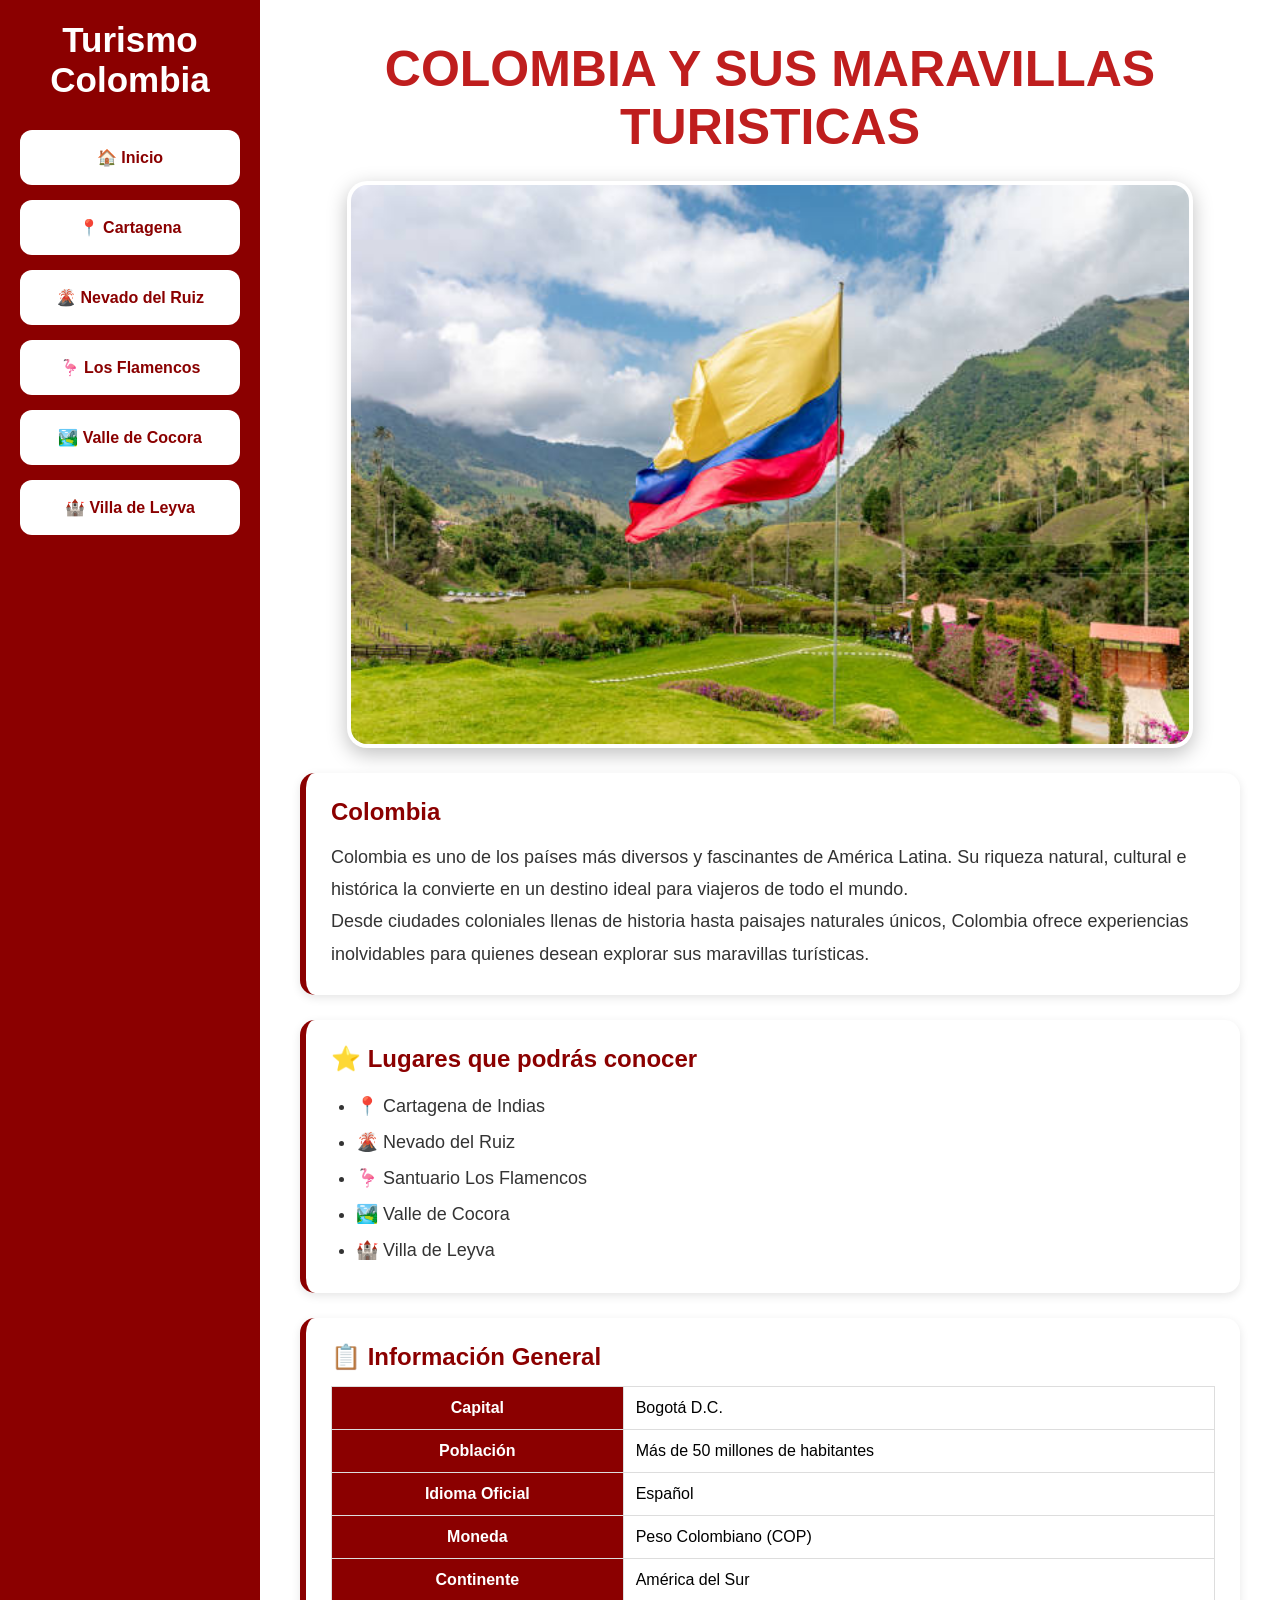
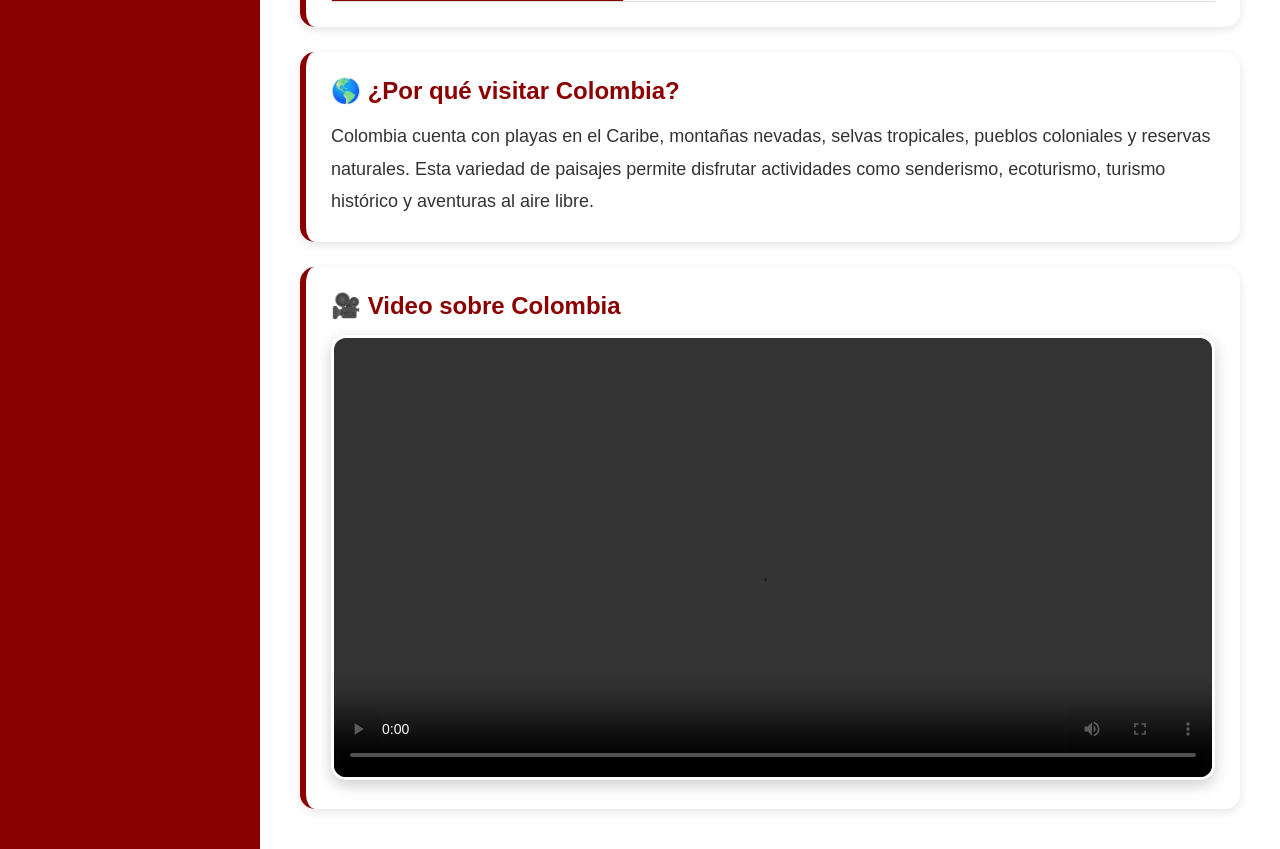
==== index.html @ 3e936b09 "Add files via upload" ====
<!DOCTYPE html>
<html lang="es">
<head>
<meta charset="UTF-8">
<meta name="viewport" content="width=device-width, initial-scale=1.0">
<title>Turismo en Colombia</title>
<link rel="stylesheet" href="estilo.css">
</head>

<body>

<div class="contenedor">

    <div class="menu">
        <h2>Turismo Colombia</h2>

        <a href="index.html">🏠 Inicio</a>
        <a href="cartagena.html">📍 Cartagena</a>
        <a href="nevado_ruiz.html">🌋 Nevado del Ruiz</a>
        <a href="flamencos.html">🦩 Los Flamencos</a>
        <a href="valle_cocora.html">🏞️ Valle de Cocora</a>
        <a href="villa_leyva.html">🏰 Villa de Leyva</a>
    </div>

    <div class="contenido">

        <h1>COLOMBIA Y SUS MARAVILLAS TURISTICAS</h1>

        <img src="imagenes/colombia.jpg" alt="Colombia">

        <div class="tarjeta">

            <h2>Colombia</h2>

            <p>
                Colombia es uno de los países más diversos y fascinantes de América Latina.
                Su riqueza natural, cultural e histórica la convierte en un destino ideal
                para viajeros de todo el mundo.
            </p>

            <p>
                Desde ciudades coloniales llenas de historia hasta paisajes naturales únicos,
                Colombia ofrece experiencias inolvidables para quienes desean explorar sus
                maravillas turísticas.
            </p>

        </div>

        <div class="tarjeta">

            <h2>⭐ Lugares que podrás conocer</h2>

            <ul>
                <li>📍 Cartagena de Indias</li>
                <li>🌋 Nevado del Ruiz</li>
                <li>🦩 Santuario Los Flamencos</li>
                <li>🏞️ Valle de Cocora</li>
                <li>🏰 Villa de Leyva</li>
            </ul>

        </div>

        <div class="tarjeta">

            <h2>📋 Información General</h2>

            <table class="tabla">

                <tr>
                    <th>Capital</th>
                    <td>Bogotá D.C.</td>
                </tr>

                <tr>
                    <th>Población</th>
                    <td>Más de 50 millones de habitantes</td>
                </tr>

                <tr>
                    <th>Idioma Oficial</th>
                    <td>Español</td>
                </tr>

                <tr>
                    <th>Moneda</th>
                    <td>Peso Colombiano (COP)</td>
                </tr>

                <tr>
                    <th>Continente</th>
                    <td>América del Sur</td>
                </tr>

            </table>

        </div>

        <div class="tarjeta">

            <h2>🌎 ¿Por qué visitar Colombia?</h2>

            <p>
                Colombia cuenta con playas en el Caribe, montañas nevadas,
                selvas tropicales, pueblos coloniales y reservas naturales.
                Esta variedad de paisajes permite disfrutar actividades como
                senderismo, ecoturismo, turismo histórico y aventuras al aire libre.
            </p>

        </div>

        <div class="tarjeta">

            <h2>🎥 Video sobre Colombia</h2>

            <video controls>
                <source src="video/colombia.mp4" type="video/mp4">
                Tu navegador no soporta videos.
            </video>

        </div>

    </div>

</div>

</body>
</html>
---- estilo.css ----
*{
    margin:0;
    padding:0;
    box-sizing:border-box;
}

body{
    font-family:'Segoe UI',sans-serif;
    background:#d9d9d9;
}

/* CONTENEDOR GENERAL */
.contenedor{
    display:flex;
    min-height:100vh;
}

/* MENÚ */
.menu{
    width:260px;
    background:#8b0000;
    padding:20px;
    box-shadow:3px 0 15px rgb(0, 0, 0);
}

.menu h2{
    color:white;
    text-align:center;
    margin-bottom:30px;
    font-size:35px;
}

.menu a{
    display:block;
    background:white;
    color:hsl(0, 100%, 27%);
    text-decoration:none;
    padding:18px;
    margin-bottom:15px;
    border-radius:12px;
    text-align:center;
    font-weight:bold;
    transition:.3s;
}

.menu a:hover{
    transform:scale(1.05);
    background:#ffffff;
    color:hsl(0, 100%, 27%);
}

/* CONTENIDO */
.contenido{
    flex:1;
    padding:40px;
    background:#ffffff;
}

.contenido h1{
    color:#b90808e8;
    text-align:center;
    font-size:50px;
    margin-bottom:25px;
}

.contenido img{
    width:90%;
    max-width:900px;
    display:block;
    margin:20px auto;
    border-radius:20px;
    border:4px solid #8b000000;
    box-shadow:0 6px 20px rgba(0,0,0,.25);
    transition:.3s;
}

.contenido img:hover{
    transform:scale(1.03);
}

/* TARJETAS */
.tarjeta{
    background:white;
    padding:25px;
    margin-top:25px;
    border-radius:15px;
    border-left:6px solid #8b0000;
    box-shadow:0 3px 10px rgba(0,0,0,.1);
}

.tarjeta h2{
    color:#8b0000;
    margin-bottom:15px;
}

.tarjeta p{
    font-size:18px;
    line-height:1.8;
    color:#333;
}

.tarjeta ul{
    margin-left:25px;
    line-height:2;
    font-size:18px;
    color:#333;
}

/* TABLA */
.tabla{
    width:100%;
    border-collapse:collapse;
}

.tabla th{
    background:#8b0000;
    color:white;
    padding:12px;
}

.tabla td{
    background:#ffffff;
    padding:12px;
}

.tabla th,
.tabla td{
    border:1px solid #ddd;
}

/* VIDEO */
video{
    width:100%;
    border-radius:15px;
    border:3px solid #8b000000;
    box-shadow:0 5px 15px rgba(0,0,0,.2);
}

/* SECCIÓN DESTACADA */
.destacado{
    background:#8b0000;
    color:white;
    padding:30px;
    border-radius:15px;
    margin-top:25px;
    text-align:center;
    box-shadow:0 3px 10px rgba(0,0,0,.2);
}

.destacado h2{
    color:white;
    margin-bottom:15px;
}

/* CUADROS DE INFORMACIÓN */
.info-grid{
    display:grid;
    grid-template-columns:repeat(auto-fit,minmax(220px,1fr));
    gap:20px;
    margin-top:25px;
}

.caja{
    background:#f8f8f8;
    padding:20px;
    border-radius:15px;
    text-align:center;
    box-shadow:0 3px 10px rgba(0,0,0,.15);
    border-top:5px solid #8b0000;
    transition:.3s;
}

.caja:hover{
    transform:translateY(-5px);
}

.caja h3{
    margin-bottom:10px;
    color:#8b0000;
}

.caja p{
    color:#333;
}
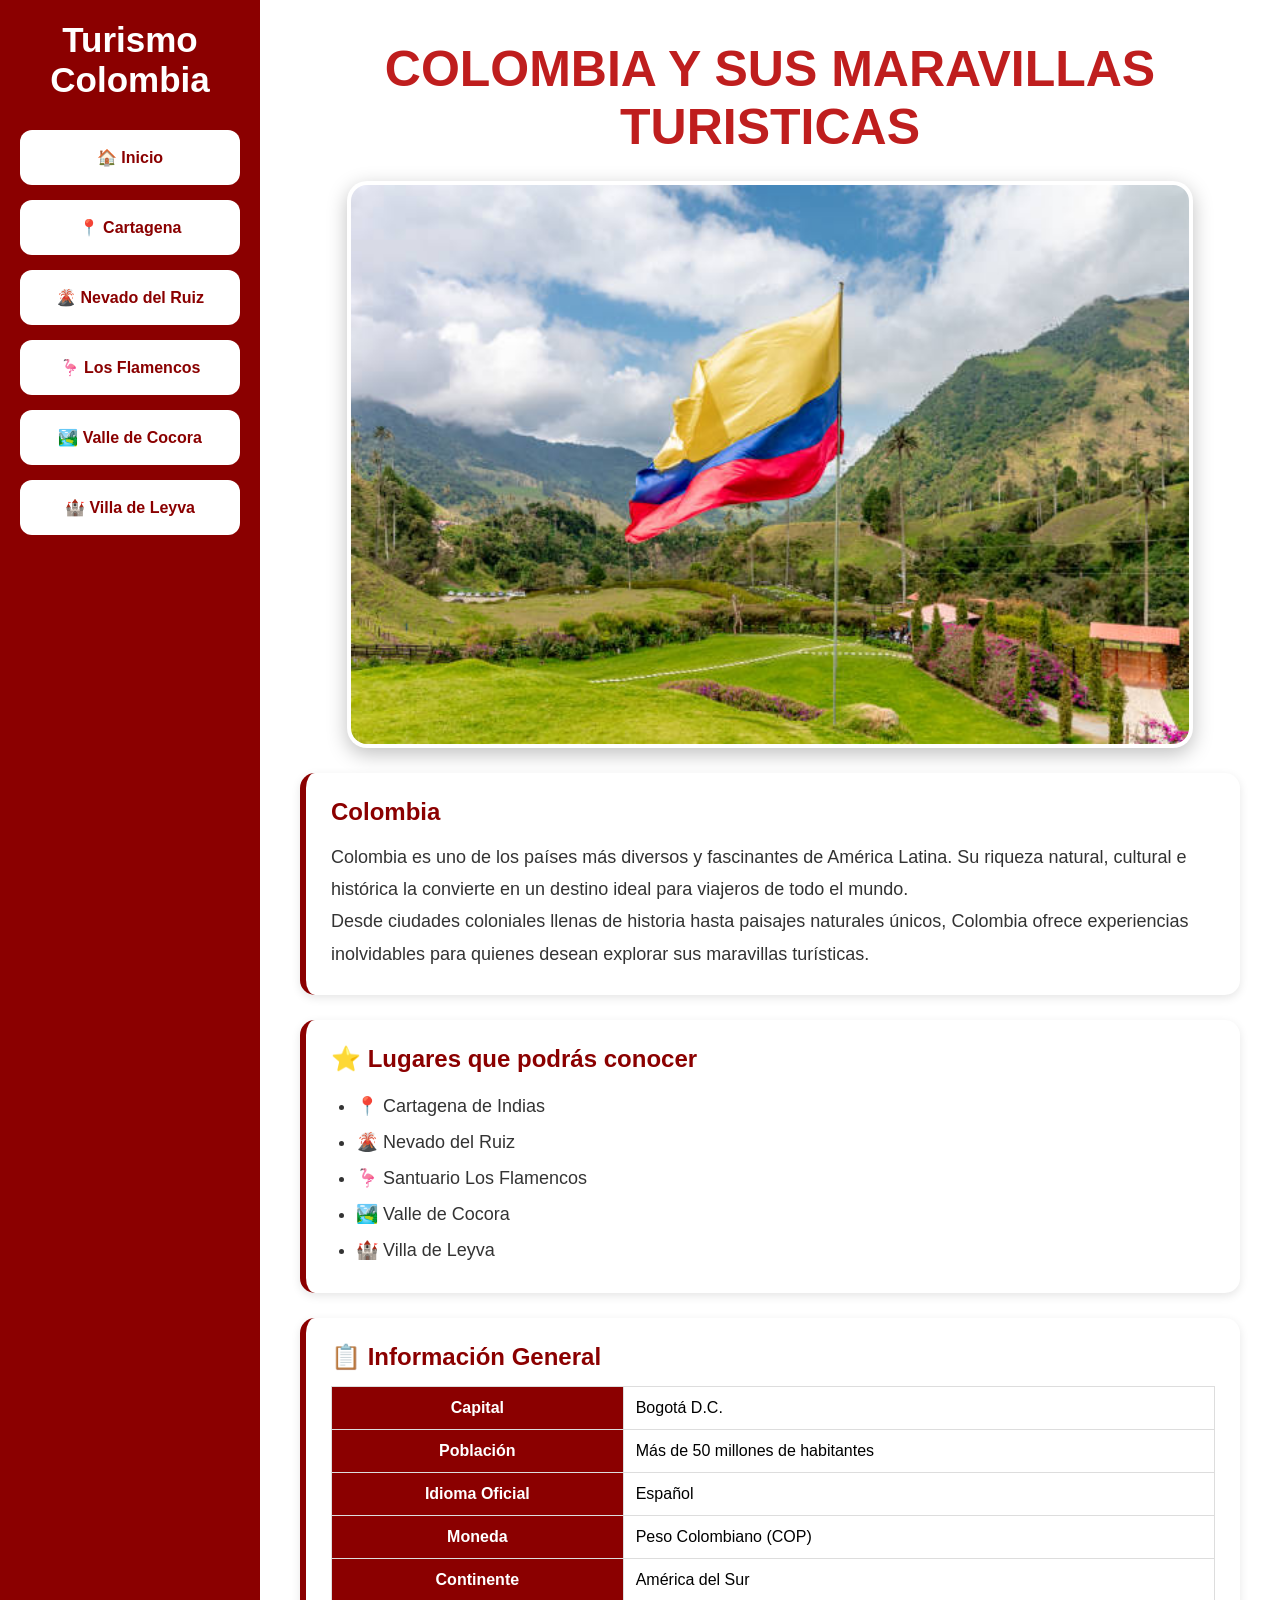
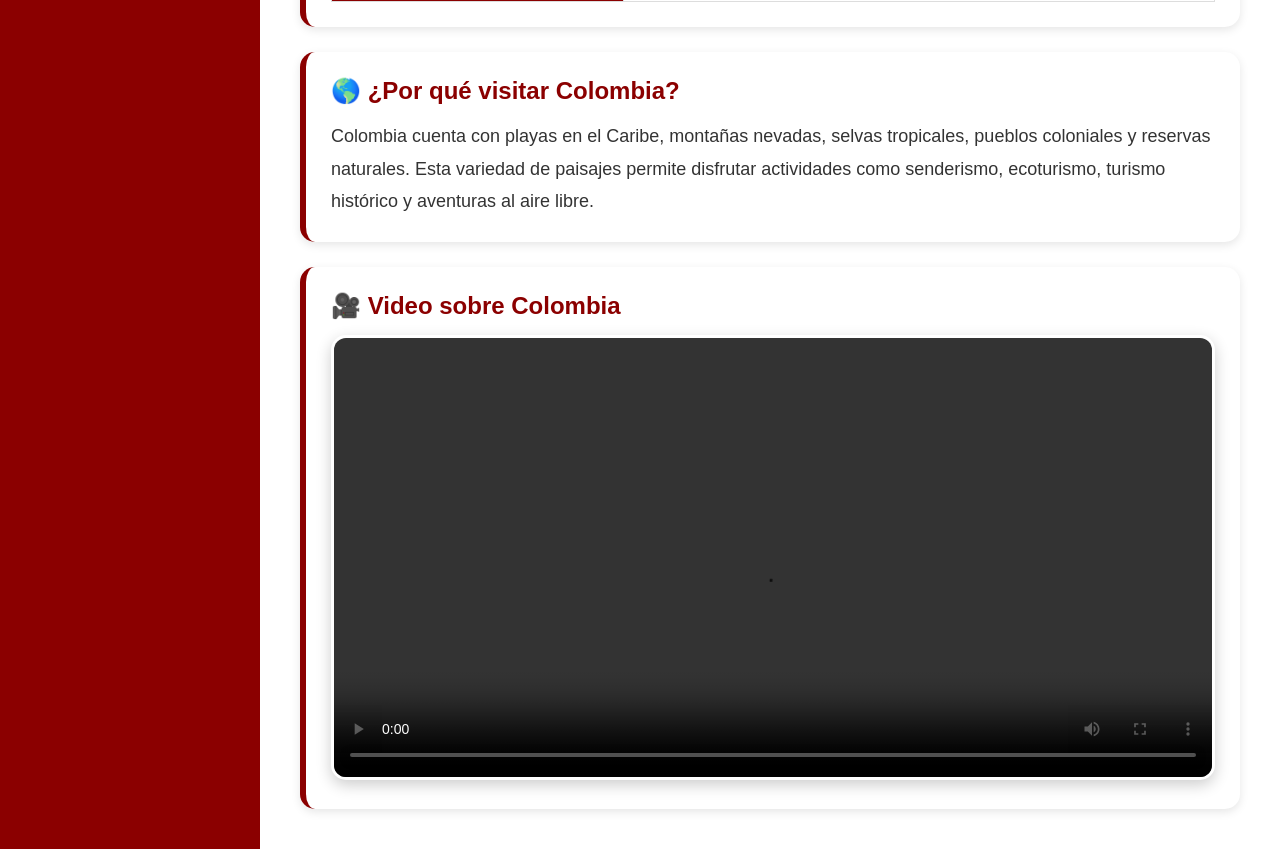
==== commit e90b83e9: "Update index.html" ====
--- a/index.html
+++ b/index.html
@@ -124,4 +124,4 @@
 </div>
 
 </body>
-</html>+</html><!-- actualización -->
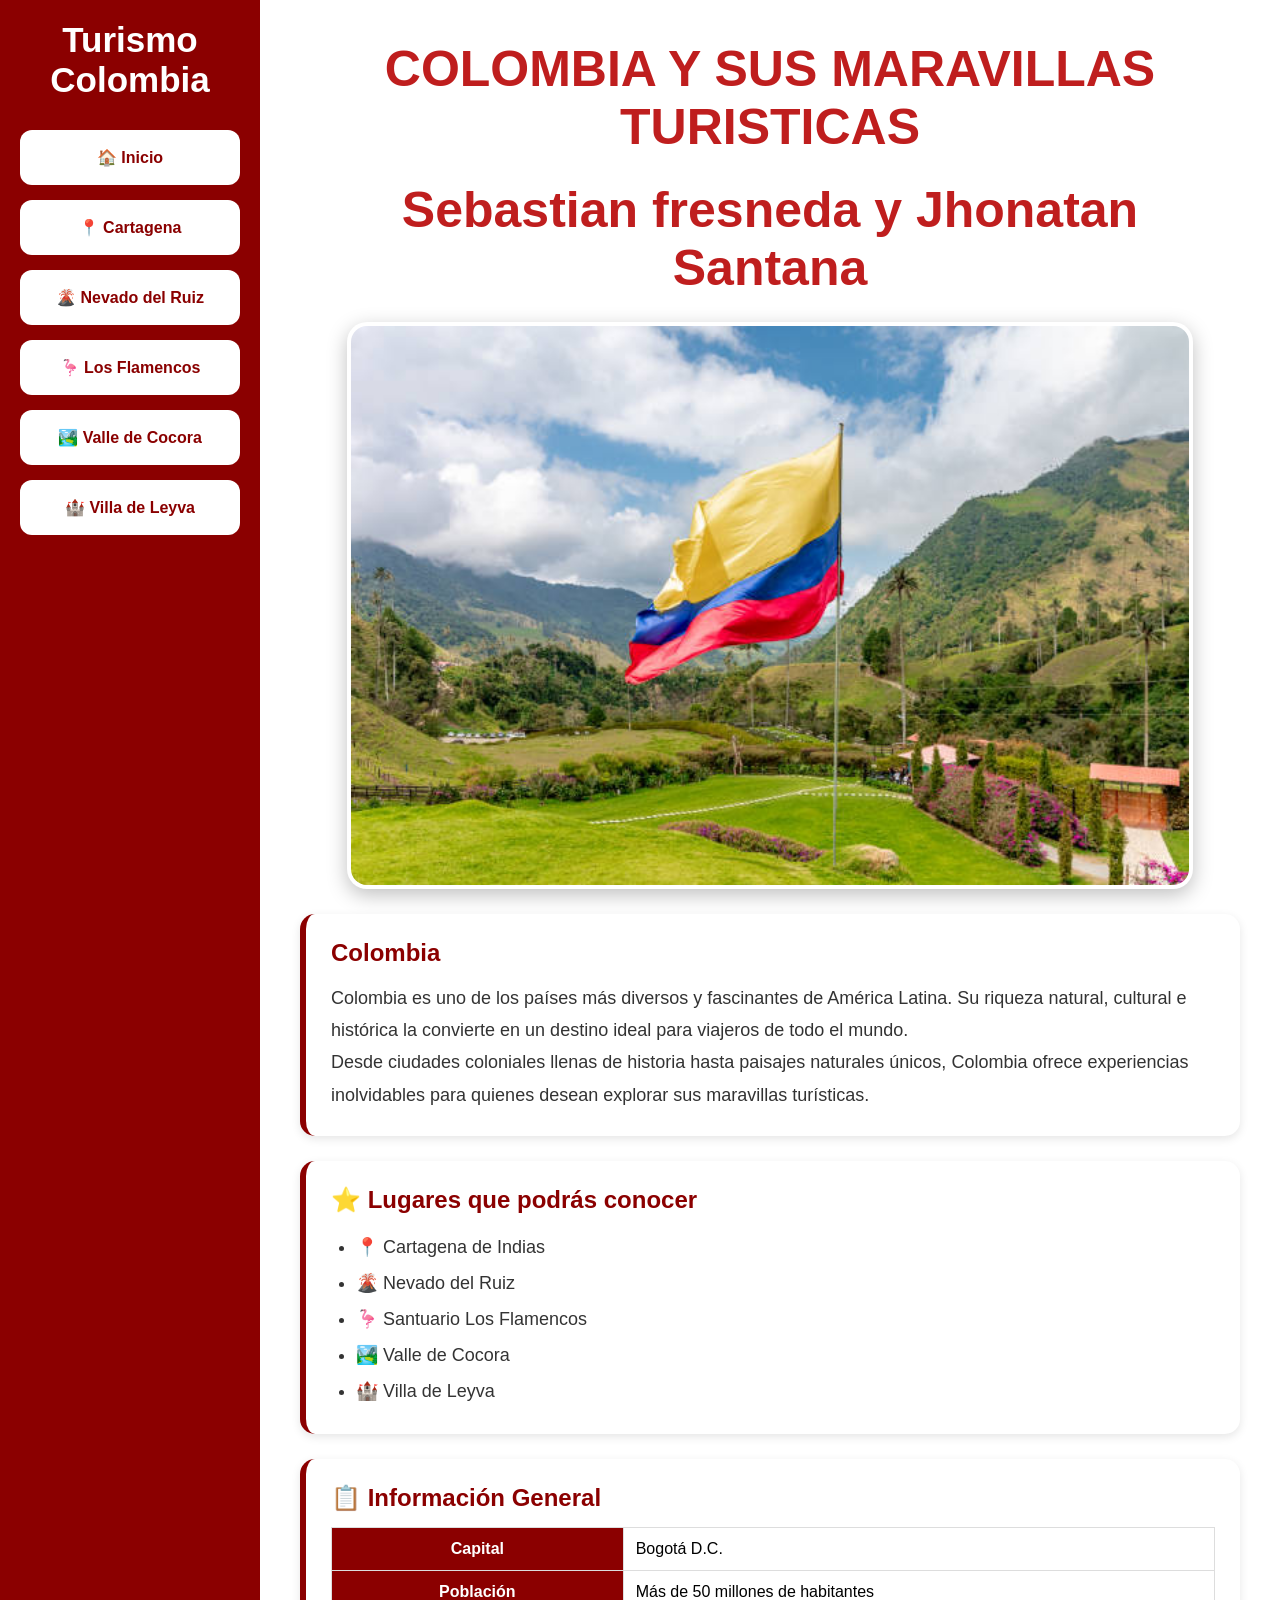
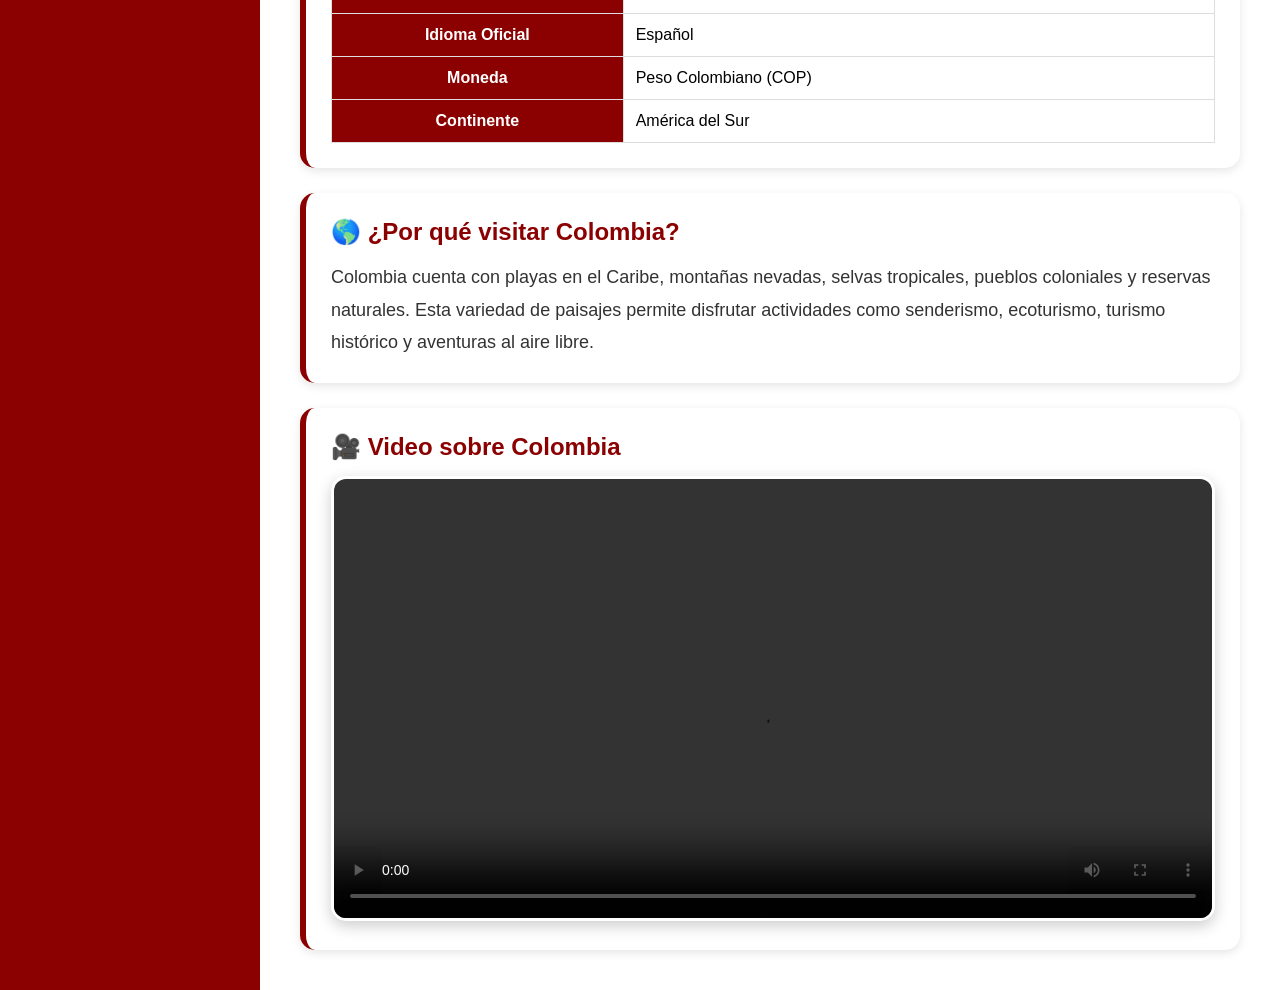
==== commit 7eb56fa9: "Update index.html" ====
--- a/index.html
+++ b/index.html
@@ -25,6 +25,7 @@
     <div class="contenido">
 
         <h1>COLOMBIA Y SUS MARAVILLAS TURISTICAS</h1>
+         <h1>Sebastian fresneda y Jhonatan Santana</h1>
 
         <img src="imagenes/colombia.jpg" alt="Colombia">
 
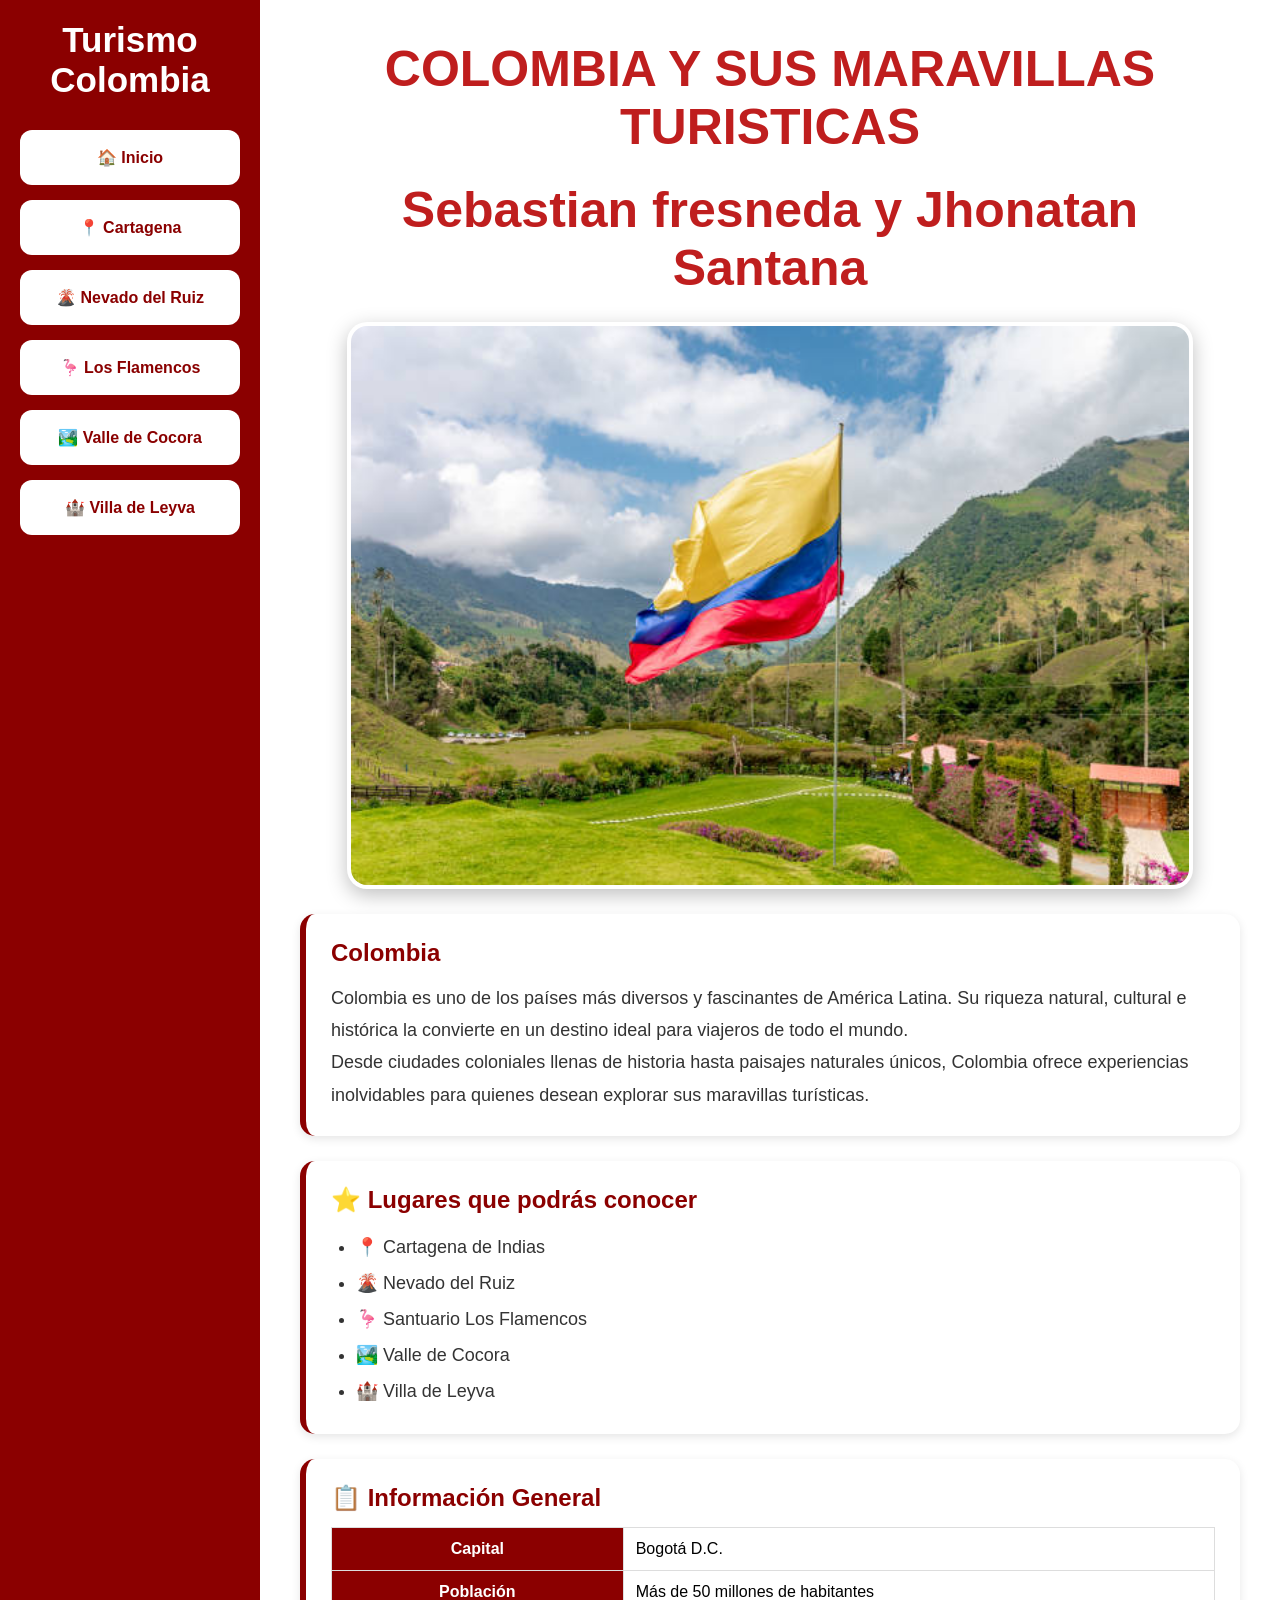
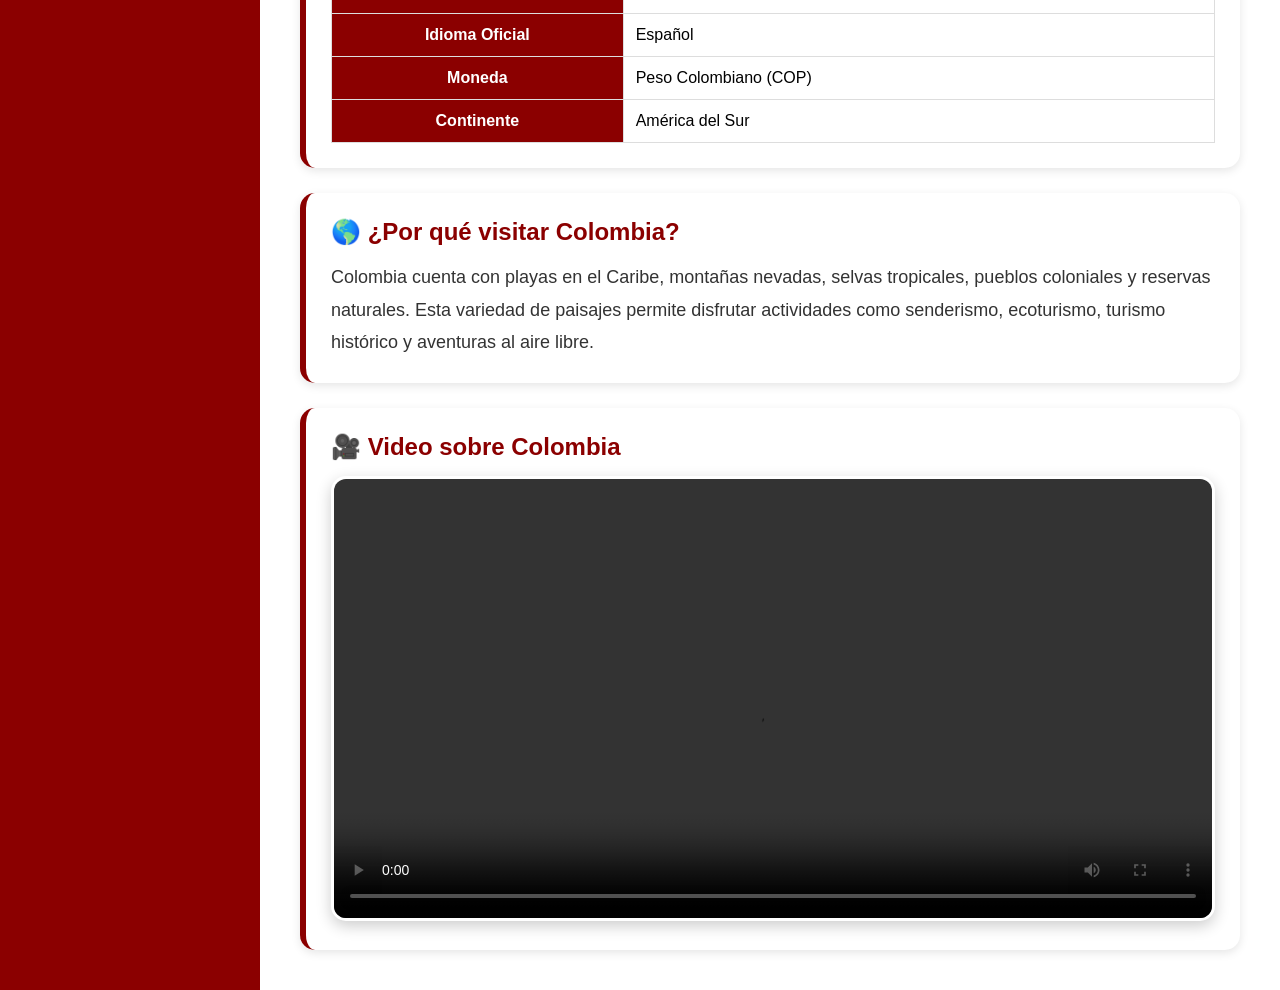
==== commit 99848931: "Update index.html" ====
--- a/index.html
+++ b/index.html
@@ -25,7 +25,7 @@
     <div class="contenido">
 
         <h1>COLOMBIA Y SUS MARAVILLAS TURISTICAS</h1>
-         <h1>Sebastian fresneda y Jhonatan Santana</h1>
+         <h1>Sebastian  fresneda y Jhonatan Santana</h1>
 
         <img src="imagenes/colombia.jpg" alt="Colombia">
 
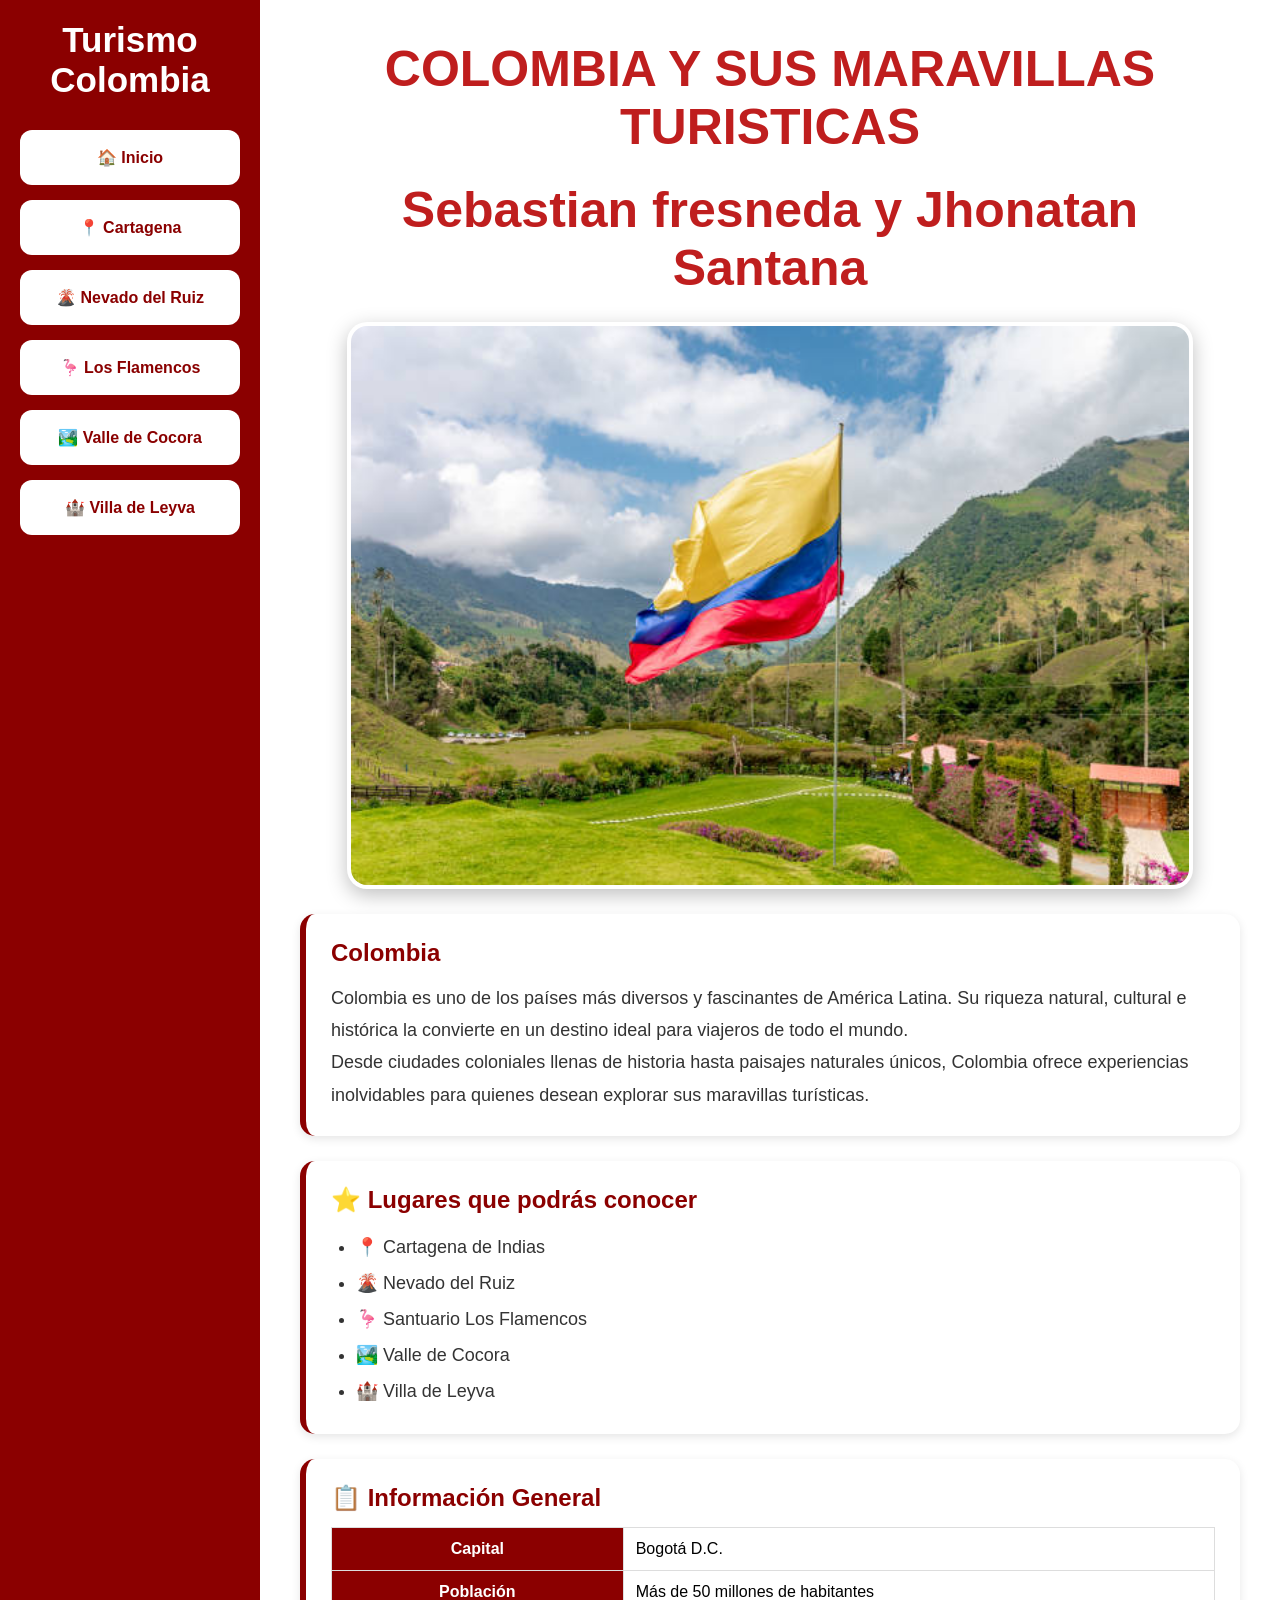
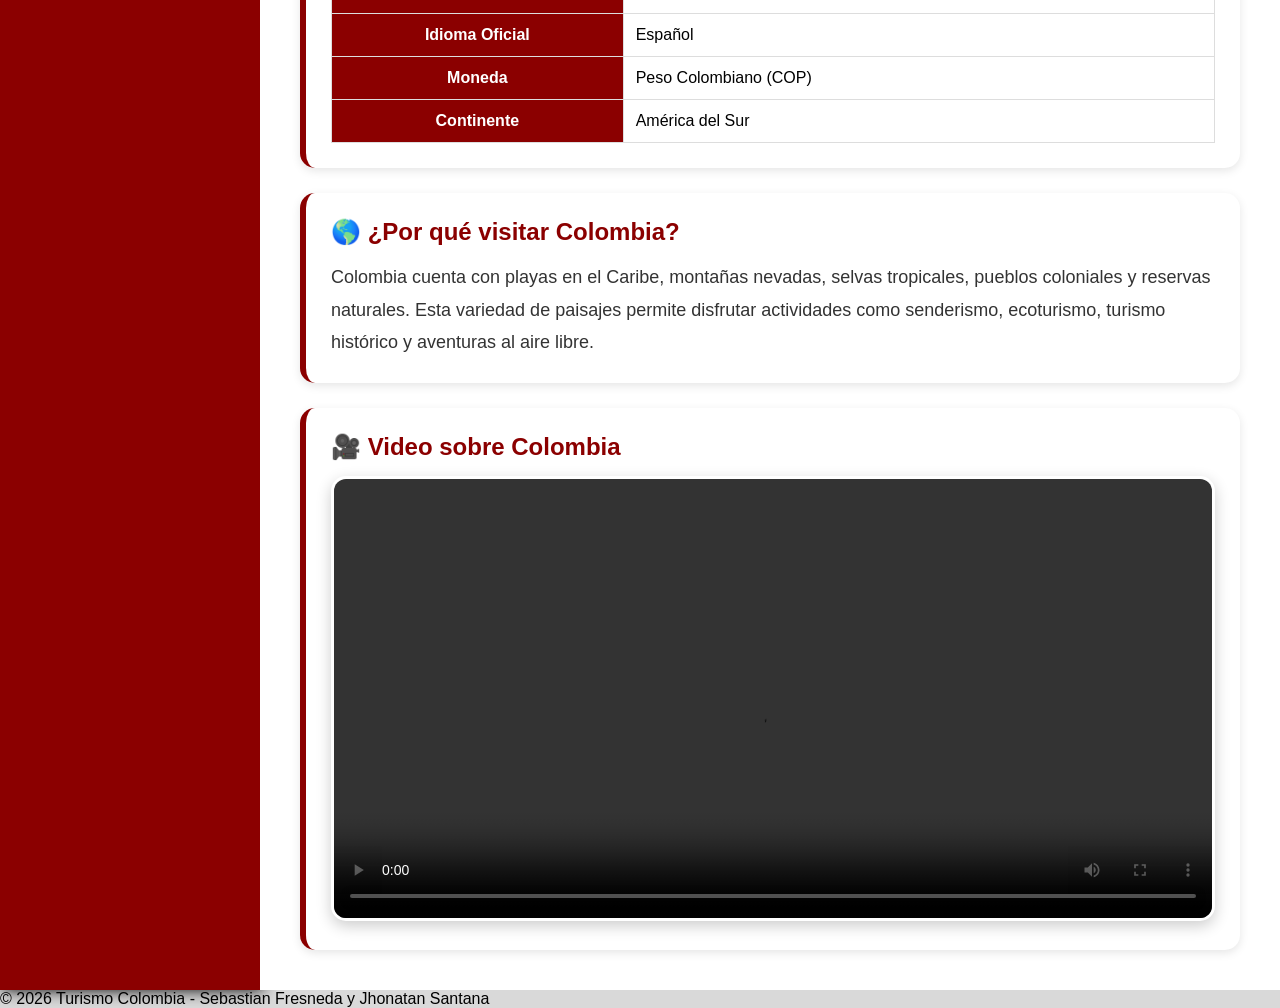
==== commit 1b8be37d: "Update index.html" ====
--- a/index.html
+++ b/index.html
@@ -126,3 +126,6 @@
 
 </body>
 </html><!-- actualización -->
+<footer>
+    <p>© 2026 Turismo Colombia - Sebastian Fresneda y Jhonatan Santana</p>
+</footer>
